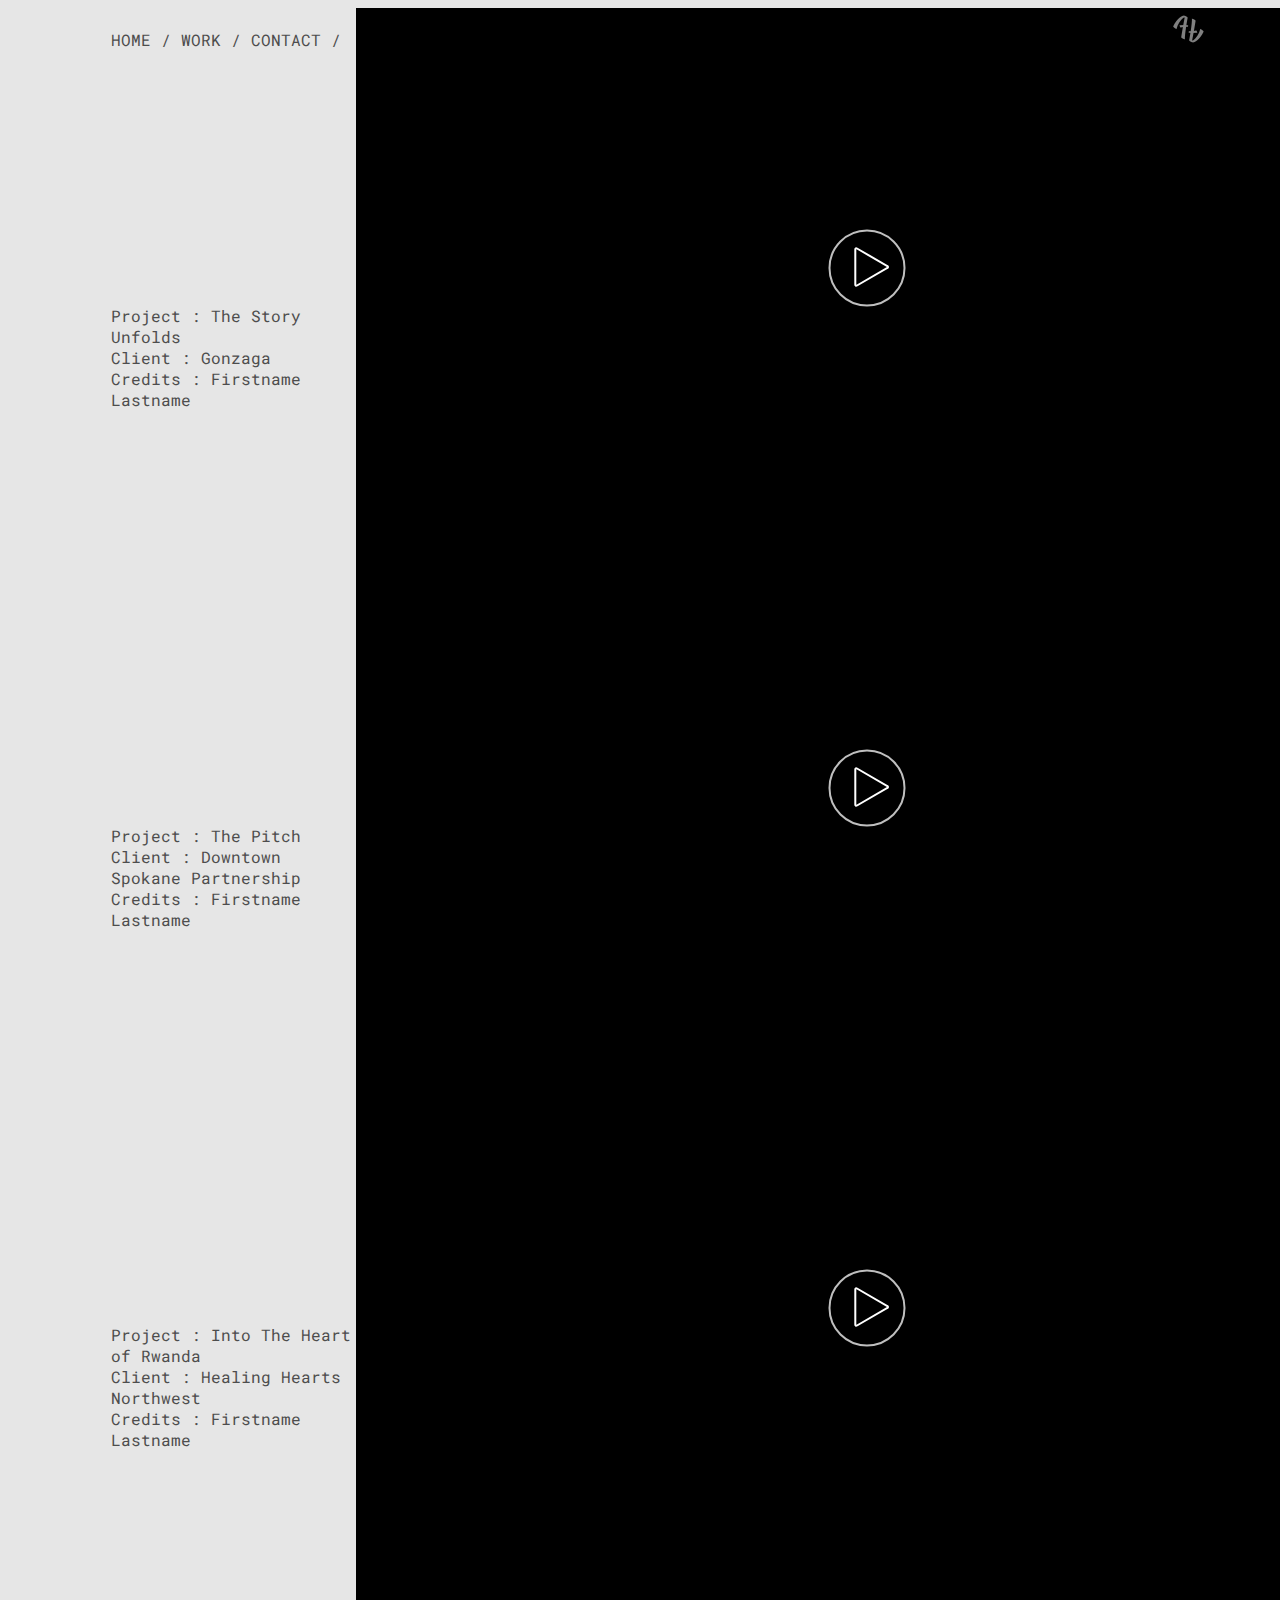
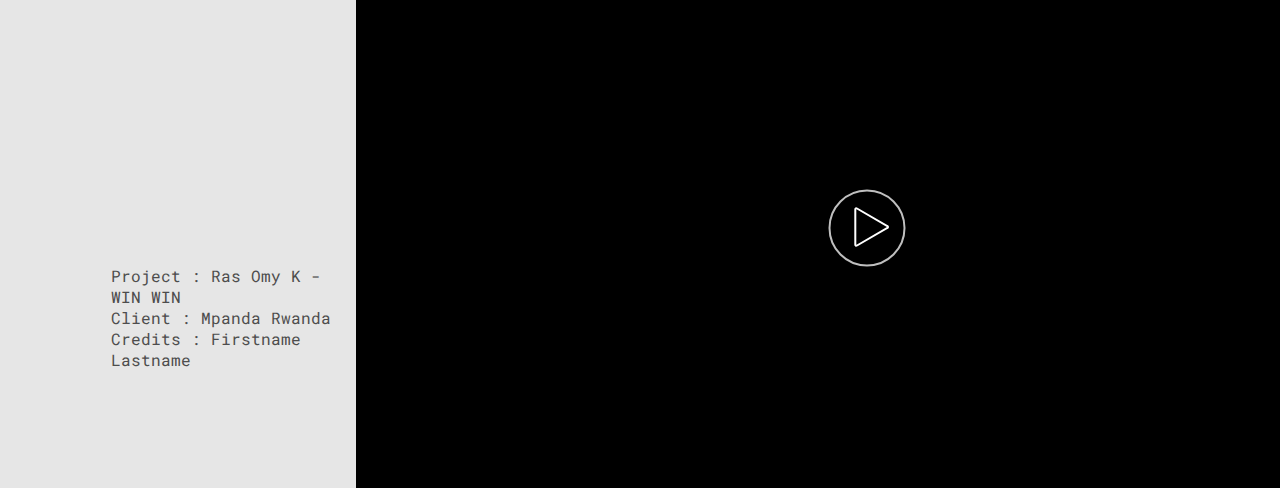
==== video.html @ e1aa6a4e "Base" ====
<!DOCTYPE html>
<html lang="en">

<head>
    
    <meta charset="UTF-8">
    <meta name="viewport" content="width=device-width, initial-scale=1.0">
    <meta http-equiv="X-UA-Compatible" content="ie=edge">
    
    <title>Factory Town : Video</title>

    <link rel="stylesheet" href="css/styles.css">
    <link rel="stylesheet" href="css/mediaelementplayer.min.css">

</head>


<body class="video">

<!-- Content Wrapper -->
<main>
    
    <!-- Aside -->
    <aside>

        <h1 id="logo">
            <a href="#">Factory Town</a>   
        </h1>
        
        <!-- Filters -->
        <nav>
        
            <!-- Sitewide Navigation  -->
            <ul class="site-nav">
                <li><a href="index.html">Home</a></li>
                <li><a href="work.html">Work</a></li>
                <li><a href="contact.html">Contact</a></li>
            </ul>
            
        </nav>

        <!-- Video Details -->
        <section>
            
            <ul class="project-info">
                <li>Project : <span>The Story Unfolds</span></li>
                <li>Client : <span>Gonzaga</span></li>
                <li>Credits : <span>Firstname Lastname</span></li>  
            </ul>

            <ul class="project-info">
                <li>Project : <span>The Pitch</span></li>
                <li>Client : <span>Downtown Spokane Partnership</span></li>
                <li>Credits : <span>Firstname Lastname</span></li>  
            </ul>

            <ul class="project-info">
                <li>Project : <span>Into The Heart of Rwanda</span></li>
                <li>Client : <span>Healing Hearts Northwest</span></li>
                <li>Credits : <span>Firstname Lastname</span></li>  
            </ul>

            <ul class="project-info">
                <li>Project : <span>Ras Omy K - WIN WIN</span></li>
                <li>Client : <span>Mpanda Rwanda</span></li>
                <li>Credits : <span>Firstname Lastname</span></li>  
            </ul>
        
        </section>

    </aside>

    <!-- Article -->
    <article>
        
        <video     
            src="content/gonzaga.mp4"
            type="video/mp4"
            width="640" 
            height="360"
            poster="content/poster-gonzaga.png"
            playsinline webkit-playsinline>
        </video>


        <video     
            src="content/pitch.mp4"
            type="video/mp4"
            width="640" 
            height="360"
            poster="content/poster-pitch.png"
            playsinline webkit-playsinline>
        </video>
        
        <video     
            src="content/heart.mp4"
            type="video/mp4"
            width="640" 
            height="360"
            poster="content/poster-heart.png"
            playsinline webkit-playsinline>
        </video>

        <video     
            src="content/winwin.mp4"
            type="video/mp4"
            width="640" 
            height="360"
            poster="content/poster-winwin.png"
            playsinline webkit-playsinline>
        </video>


    </article>

    <script src="https://cdnjs.cloudflare.com/ajax/libs/jquery/3.3.1/jquery.min.js"></script>
    <script src="js/mixitup.min.js"></script>
    <script src="js/mediaelement-and-player.min.js"></script>
    <script src="js/scripts-min.js"></script>

</main>

</body>
</html>
---- css/styles.css ----
@import url("https://fonts.googleapis.com/css?family=Roboto+Mono");.chocolat-zoomable.chocolat-zoomed{cursor:zoom-out}.chocolat-open{overflow:hidden}.chocolat-overlay{height:100%;width:100%;position:fixed;left:0;top:0;z-index:10;background-color:#fff;display:none;opacity:0.8}.chocolat-wrapper{height:100%;width:100%;position:fixed;display:none;left:0;top:0;z-index:16;color:#fff}.chocolat-zoomable .chocolat-img{cursor:zoom-in}.chocolat-loader{height:32px;width:32px;position:absolute;left:50%;top:50%;margin-left:-16px;margin-top:-16px;z-index:11;background:url(../images/loader.gif);display:none}.chocolat-content{position:fixed;width:0px;height:0px;left:50%;top:50%;z-index:14;text-align:left}.chocolat-content .chocolat-img{position:absolute;width:100%;height:100%}.chocolat-wrapper .chocolat-left{position:absolute;left:0;width:50px;height:100px;top:50%;margin-top:-50px;cursor:pointer;background:url(../images/left.png) 50% 50% no-repeat;z-index:17;display:none}.chocolat-wrapper .chocolat-right{position:absolute;right:0;width:50px;height:100px;top:50%;margin-top:-50px;cursor:pointer;background:url(../images/right.png) 50% 50% no-repeat;z-index:17;display:none}.chocolat-wrapper .chocolat-right.active{display:block}.chocolat-wrapper .chocolat-left.active{display:block}.chocolat-wrapper .chocolat-top{position:absolute;top:0px;right:0;left:0;line-height:50px;height:50px;overflow:hidden;z-index:17;margin-bottom:10px}.chocolat-wrapper .chocolat-close{width:50px;height:50px;cursor:pointer;position:absolute;top:0;right:0;background:url(../images/close.png) 50% 50% no-repeat}.chocolat-wrapper .chocolat-bottom{position:absolute;bottom:0;left:0;right:0;line-height:40px;height:40px;font-size:12px;z-index:17;padding-left:15px;padding-right:15px;background:rgba(0,0,0,0.2);text-align:right;margin-top:10px}.chocolat-wrapper .chocolat-set-title{display:inline-block;padding-right:15px;line-height:1;border-right:1px solid rgba(255,255,255,0.3)}.chocolat-wrapper .chocolat-pagination{float:right;display:inline-block;padding-left:15px;padding-right:15px;margin-right:15px}.chocolat-wrapper .chocolat-fullscreen{width:16px;height:40px;background:url(../images/fullscreen.png) 50% 50% no-repeat;display:block;margin:auto;cursor:pointer;float:right}.chocolat-wrapper .chocolat-description{display:inline-block;float:left}body.chocolat-open>.chocolat-overlay{z-index:15}body.chocolat-open>.chocolat-loader{z-index:15}body.chocolat-open>.chocolat-content{z-index:17}.chocolat-in-container .chocolat-wrapper,.chocolat-in-container .chocolat-content,.chocolat-in-container .chocolat-overlay{position:absolute}.chocolat-in-container{position:relative}body{background:#E6E6E6;color:#4D4D4D;font-family:"Roboto Mono",monospace;position:relative}nav a:link,nav a:visited,nav li{color:#4D4D4D;text-transform:uppercase;text-decoration:none}nav a:after{content:" /"}nav a:focus{background:#4D4D4D;color:#000}nav a:hover{color:#000;border-bottom:2px solid #000}nav li{display:inline-block;list-style:none}nav .active{font-weight:bold;border-bottom:2px solid #000}#logo a{border:0;font:0/0 a;text-shadow:none;color:transparent;background:url("../img/factory-town-logo.png");width:42px;height:42px;position:absolute;top:0%;right:5%}main{margin:0 auto;width:90%;display:grid;grid-template-columns:25% 901px;grid-template-rows:1fr}.video article,.photo article{justify-content:center;background:black}article{background:#000;display:flex;flex-direction:row;flex-wrap:wrap}figure{background:#000;color:whitesmoke;margin:0;height:225px;position:relative}figure img{transition:opacity .33s ease-in-out}figure:hover img{opacity:0}figure figcaption{opacity:0;position:absolute;left:25%;top:50%;color:#fff;text-align:center}figure:hover figcaption{opacity:1}.empty-square{background:black;height:225px;width:225px}.empty-rect{background:black;height:225px;width:450px}.mejs__container{margin:5em 0}.video main{grid-template-columns:25% 1024px}aside li{list-style:none}aside section{height:360px;position:relative}aside .project-info{position:absolute}aside .project-info:nth-child(1){bottom:0}aside .project-info:nth-child(2){bottom:-520px}aside .project-info:nth-child(3){bottom:-1040px}aside .project-info:nth-child(4){bottom:-1560px}.photo article img{margin:5em 0;width:480px}html,body{height:100vh}.contact{background:#E6E6E6 url("../img/bg-triangle.png") no-repeat bottom right}.contact article{background:none;display:block;position:absolute;bottom:0;left:0;width:80%}.contact article a:link,.contact article a:visited{color:white;font-weight:bold;text-decoration:none;font-size:4em}.contact article a:hover{color:black}.home{background:#E6E6E6 url("../img/bg-homepage.png") bottom no-repeat}.home article{background:none;display:block;position:absolute;bottom:0;left:0;width:80%}.home article a:link,.home article a:visited{color:white;font-weight:bold;text-decoration:none;font-size:4em}

/*# sourceMappingURL=styles.css.map */
---- css/mediaelementplayer.min.css ----
.mejs__offscreen{border:0;clip:rect(1px,1px,1px,1px);-webkit-clip-path:inset(50%);clip-path:inset(50%);height:1px;margin:-1px;overflow:hidden;padding:0;position:absolute;width:1px;word-wrap:normal}.mejs__container{background:#000;font-family:Helvetica,Arial,serif;position:relative;text-align:left;text-indent:0;vertical-align:top}.mejs__container,.mejs__container *{box-sizing:border-box}.mejs__container video::-webkit-media-controls,.mejs__container video::-webkit-media-controls-panel,.mejs__container video::-webkit-media-controls-panel-container,.mejs__container video::-webkit-media-controls-start-playback-button{-webkit-appearance:none;display:none!important}.mejs__fill-container,.mejs__fill-container .mejs__container{height:100%;width:100%}.mejs__fill-container{background:transparent;margin:0 auto;overflow:hidden;position:relative}.mejs__container:focus{outline:none}.mejs__iframe-overlay{height:100%;position:absolute;width:100%}.mejs__embed,.mejs__embed body{background:#000;height:100%;margin:0;overflow:hidden;padding:0;width:100%}.mejs__fullscreen{overflow:hidden!important}.mejs__container-fullscreen{bottom:0;left:0;overflow:hidden;position:fixed;right:0;top:0;z-index:1000}.mejs__container-fullscreen .mejs__mediaelement,.mejs__container-fullscreen video{height:100%!important;width:100%!important}.mejs__background,.mejs__mediaelement{left:0;position:absolute;top:0}.mejs__mediaelement{height:100%;width:100%;z-index:0}.mejs__poster{background-position:50% 50%;background-repeat:no-repeat;background-size:cover;left:0;position:absolute;top:0;z-index:1}:root .mejs__poster-img{display:none}.mejs__poster-img{border:0;padding:0}.mejs__overlay{-webkit-box-align:center;-webkit-align-items:center;-ms-flex-align:center;align-items:center;display:-webkit-box;display:-webkit-flex;display:-ms-flexbox;display:flex;-webkit-box-pack:center;-webkit-justify-content:center;-ms-flex-pack:center;justify-content:center;left:0;position:absolute;top:0}.mejs__layer{z-index:1}.mejs__overlay-play{cursor:pointer}.mejs__overlay-button{background:url(mejs-controls.svg) no-repeat;background-position:0 -39px;height:80px;width:80px}.mejs__overlay:hover>.mejs__overlay-button{background-position:-80px -39px}.mejs__overlay-loading{height:80px;width:80px}.mejs__overlay-loading-bg-img{-webkit-animation:a 1s linear infinite;animation:a 1s linear infinite;background:transparent url(mejs-controls.svg) -160px -40px no-repeat;display:block;height:80px;width:80px;z-index:1}@-webkit-keyframes a{to{-webkit-transform:rotate(1turn);transform:rotate(1turn)}}@keyframes a{to{-webkit-transform:rotate(1turn);transform:rotate(1turn)}}.mejs__controls{bottom:0;display:-webkit-box;display:-webkit-flex;display:-ms-flexbox;display:flex;height:40px;left:0;list-style-type:none;margin:0;padding:0 10px;position:absolute;width:100%;z-index:3}.mejs__controls:not([style*="display: none"]){background:rgba(255,0,0,.7);background:-webkit-linear-gradient(transparent,rgba(0,0,0,.35));background:linear-gradient(transparent,rgba(0,0,0,.35))}.mejs__button,.mejs__time,.mejs__time-rail{font-size:10px;height:40px;line-height:10px;margin:0;width:32px}.mejs__button>button{background:transparent url(mejs-controls.svg);border:0;cursor:pointer;display:block;font-size:0;height:20px;line-height:0;margin:10px 6px;overflow:hidden;padding:0;position:absolute;text-decoration:none;width:20px}.mejs__button>button:focus{outline:1px dotted #999}.mejs__container-keyboard-inactive [role=slider],.mejs__container-keyboard-inactive [role=slider]:focus,.mejs__container-keyboard-inactive a,.mejs__container-keyboard-inactive a:focus,.mejs__container-keyboard-inactive button,.mejs__container-keyboard-inactive button:focus{outline:0}.mejs__time{box-sizing:content-box;color:#fff;font-size:11px;font-weight:700;height:24px;overflow:hidden;padding:16px 6px 0;text-align:center;width:auto}.mejs__play>button{background-position:0 0}.mejs__pause>button{background-position:-20px 0}.mejs__replay>button{background-position:-160px 0}.mejs__time-rail{direction:ltr;-webkit-box-flex:1;-webkit-flex-grow:1;-ms-flex-positive:1;flex-grow:1;height:40px;margin:0 10px;padding-top:10px;position:relative}.mejs__time-buffering,.mejs__time-current,.mejs__time-float,.mejs__time-float-corner,.mejs__time-float-current,.mejs__time-hovered,.mejs__time-loaded,.mejs__time-marker,.mejs__time-total{border-radius:2px;cursor:pointer;display:block;height:10px;position:absolute}.mejs__time-total{background:hsla(0,0%,100%,.3);margin:5px 0 0;width:100%}.mejs__time-buffering{-webkit-animation:b 2s linear infinite;animation:b 2s linear infinite;background:-webkit-linear-gradient(135deg,hsla(0,0%,100%,.4) 25%,transparent 0,transparent 50%,hsla(0,0%,100%,.4) 0,hsla(0,0%,100%,.4) 75%,transparent 0,transparent);background:linear-gradient(-45deg,hsla(0,0%,100%,.4) 25%,transparent 0,transparent 50%,hsla(0,0%,100%,.4) 0,hsla(0,0%,100%,.4) 75%,transparent 0,transparent);background-size:15px 15px;width:100%}@-webkit-keyframes b{0%{background-position:0 0}to{background-position:30px 0}}@keyframes b{0%{background-position:0 0}to{background-position:30px 0}}.mejs__time-loaded{background:hsla(0,0%,100%,.3)}.mejs__time-current,.mejs__time-handle-content{background:hsla(0,0%,100%,.9)}.mejs__time-hovered{background:hsla(0,0%,100%,.5);z-index:10}.mejs__time-hovered.negative{background:rgba(0,0,0,.2)}.mejs__time-buffering,.mejs__time-current,.mejs__time-hovered,.mejs__time-loaded{left:0;-webkit-transform:scaleX(0);-ms-transform:scaleX(0);transform:scaleX(0);-webkit-transform-origin:0 0;-ms-transform-origin:0 0;transform-origin:0 0;-webkit-transition:all .15s ease-in;transition:all .15s ease-in;width:100%}.mejs__time-buffering{-webkit-transform:scaleX(1);-ms-transform:scaleX(1);transform:scaleX(1)}.mejs__time-hovered{-webkit-transition:height .1s cubic-bezier(.44,0,1,1);transition:height .1s cubic-bezier(.44,0,1,1)}.mejs__time-hovered.no-hover{-webkit-transform:scaleX(0)!important;-ms-transform:scaleX(0)!important;transform:scaleX(0)!important}.mejs__time-handle,.mejs__time-handle-content{border:4px solid transparent;cursor:pointer;left:0;position:absolute;-webkit-transform:translateX(0);-ms-transform:translateX(0);transform:translateX(0);z-index:11}.mejs__time-handle-content{border:4px solid hsla(0,0%,100%,.9);border-radius:50%;height:10px;left:-7px;top:-4px;-webkit-transform:scale(0);-ms-transform:scale(0);transform:scale(0);width:10px}.mejs__time-rail .mejs__time-handle-content:active,.mejs__time-rail .mejs__time-handle-content:focus,.mejs__time-rail:hover .mejs__time-handle-content{-webkit-transform:scale(1);-ms-transform:scale(1);transform:scale(1)}.mejs__time-float{background:#eee;border:1px solid #333;bottom:100%;color:#111;display:none;height:17px;margin-bottom:9px;position:absolute;text-align:center;-webkit-transform:translateX(-50%);-ms-transform:translateX(-50%);transform:translateX(-50%);width:36px}.mejs__time-float-current{display:block;left:0;margin:2px;text-align:center;width:30px}.mejs__time-float-corner{border:5px solid #eee;border-color:#eee transparent transparent;border-radius:0;display:block;height:0;left:50%;line-height:0;position:absolute;top:100%;-webkit-transform:translateX(-50%);-ms-transform:translateX(-50%);transform:translateX(-50%);width:0}.mejs__long-video .mejs__time-float{margin-left:-23px;width:64px}.mejs__long-video .mejs__time-float-current{width:60px}.mejs__broadcast{color:#fff;height:10px;position:absolute;top:15px;width:100%}.mejs__fullscreen-button>button{background-position:-80px 0}.mejs__unfullscreen>button{background-position:-100px 0}.mejs__mute>button{background-position:-60px 0}.mejs__unmute>button{background-position:-40px 0}.mejs__volume-button{position:relative}.mejs__volume-button>.mejs__volume-slider{-webkit-backface-visibility:hidden;background:rgba(50,50,50,.7);border-radius:0;bottom:100%;display:none;height:115px;left:50%;margin:0;position:absolute;-webkit-transform:translateX(-50%);-ms-transform:translateX(-50%);transform:translateX(-50%);width:25px;z-index:1}.mejs__volume-button:hover{border-radius:0 0 4px 4px}.mejs__volume-total{background:hsla(0,0%,100%,.5);height:100px;left:50%;margin:0;position:absolute;top:8px;-webkit-transform:translateX(-50%);-ms-transform:translateX(-50%);transform:translateX(-50%);width:2px}.mejs__volume-current{left:0;margin:0;width:100%}.mejs__volume-current,.mejs__volume-handle{background:hsla(0,0%,100%,.9);position:absolute}.mejs__volume-handle{border-radius:1px;cursor:ns-resize;height:6px;left:50%;-webkit-transform:translateX(-50%);-ms-transform:translateX(-50%);transform:translateX(-50%);width:16px}.mejs__horizontal-volume-slider{display:block;height:36px;position:relative;vertical-align:middle;width:56px}.mejs__horizontal-volume-total{background:rgba(50,50,50,.8);height:8px;top:16px;width:50px}.mejs__horizontal-volume-current,.mejs__horizontal-volume-total{border-radius:2px;font-size:1px;left:0;margin:0;padding:0;position:absolute}.mejs__horizontal-volume-current{background:hsla(0,0%,100%,.8);height:100%;top:0;width:100%}.mejs__horizontal-volume-handle{display:none}.mejs__captions-button,.mejs__chapters-button{position:relative}.mejs__captions-button>button{background-position:-140px 0}.mejs__chapters-button>button{background-position:-180px 0}.mejs__captions-button>.mejs__captions-selector,.mejs__chapters-button>.mejs__chapters-selector{background:rgba(50,50,50,.7);border:1px solid transparent;border-radius:0;bottom:100%;margin-right:-43px;overflow:hidden;padding:0;position:absolute;right:50%;visibility:visible;width:86px}.mejs__chapters-button>.mejs__chapters-selector{margin-right:-55px;width:110px}.mejs__captions-selector-list,.mejs__chapters-selector-list{list-style-type:none!important;margin:0;overflow:hidden;padding:0}.mejs__captions-selector-list-item,.mejs__chapters-selector-list-item{color:#fff;cursor:pointer;display:block;list-style-type:none!important;margin:0 0 6px;overflow:hidden;padding:0}.mejs__captions-selector-list-item:hover,.mejs__chapters-selector-list-item:hover{background-color:#c8c8c8!important;background-color:hsla(0,0%,100%,.4)!important}.mejs__captions-selector-input,.mejs__chapters-selector-input{clear:both;float:left;left:-1000px;margin:3px 3px 0 5px;position:absolute}.mejs__captions-selector-label,.mejs__chapters-selector-label{cursor:pointer;float:left;font-size:10px;line-height:15px;padding:4px 10px 0;width:100%}.mejs__captions-selected,.mejs__chapters-selected{color:#21f8f8}.mejs__captions-translations{font-size:10px;margin:0 0 5px}.mejs__captions-layer{bottom:0;color:#fff;font-size:16px;left:0;line-height:20px;position:absolute;text-align:center}.mejs__captions-layer a{color:#fff;text-decoration:underline}.mejs__captions-layer[lang=ar]{font-size:20px;font-weight:400}.mejs__captions-position{bottom:15px;left:0;position:absolute;width:100%}.mejs__captions-position-hover{bottom:35px}.mejs__captions-text,.mejs__captions-text *{background:hsla(0,0%,8%,.5);box-shadow:5px 0 0 hsla(0,0%,8%,.5),-5px 0 0 hsla(0,0%,8%,.5);padding:0;white-space:pre-wrap}.mejs__container.mejs__hide-cues video::-webkit-media-text-track-container{display:none}.mejs__overlay-error{position:relative}.mejs__overlay-error>img{left:0;max-width:100%;position:absolute;top:0;z-index:-1}.mejs__cannotplay,.mejs__cannotplay a{color:#fff;font-size:.8em}.mejs__cannotplay{position:relative}.mejs__cannotplay a,.mejs__cannotplay p{display:inline-block;padding:0 15px;width:100%}
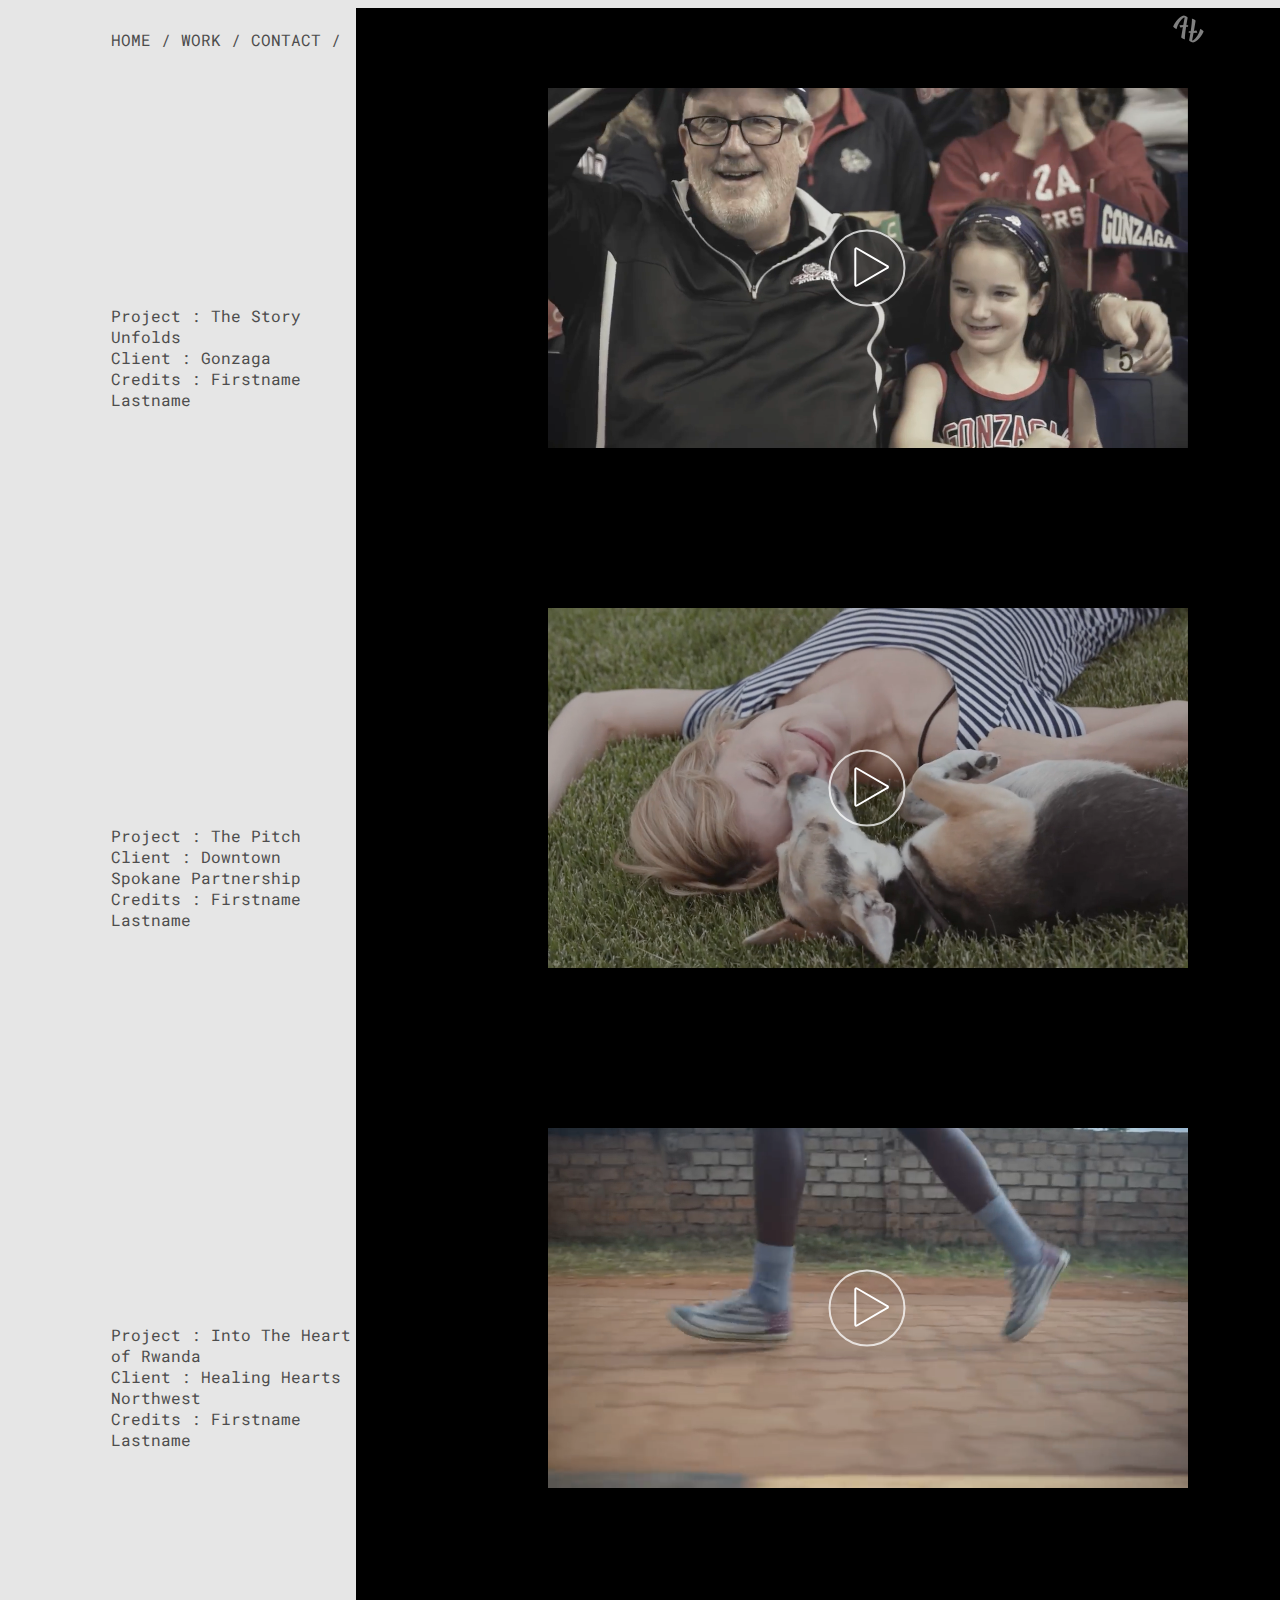
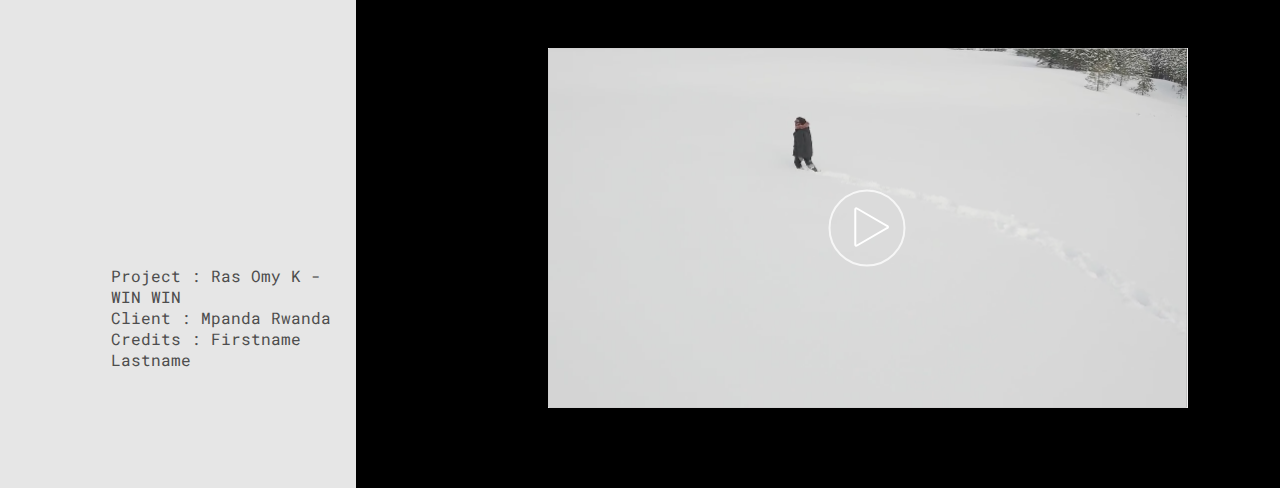
==== commit 8d206e96: "Static Mobile Templates" ====
--- a/video.html
+++ b/video.html
@@ -114,9 +114,18 @@
     </article>
 
     <script src="https://cdnjs.cloudflare.com/ajax/libs/jquery/3.3.1/jquery.min.js"></script>
-    <script src="js/mixitup.min.js"></script>
+
     <script src="js/mediaelement-and-player.min.js"></script>
-    <script src="js/scripts-min.js"></script>
+
+
+    <script>
+        // Media Element Player
+$('video').mediaelementplayer({
+    alwaysShowControls: false,
+    hideVideoControlsOnLoad: true,
+    features: ['progress', 'volume', 'fullscreen']
+});
+    </script>
 
 </main>
 
--- a/css/styles.css
+++ b/css/styles.css
@@ -1,3 +1,3 @@
-@import url("https://fonts.googleapis.com/css?family=Roboto+Mono");.chocolat-zoomable.chocolat-zoomed{cursor:zoom-out}.chocolat-open{overflow:hidden}.chocolat-overlay{height:100%;width:100%;position:fixed;left:0;top:0;z-index:10;background-color:#fff;display:none;opacity:0.8}.chocolat-wrapper{height:100%;width:100%;position:fixed;display:none;left:0;top:0;z-index:16;color:#fff}.chocolat-zoomable .chocolat-img{cursor:zoom-in}.chocolat-loader{height:32px;width:32px;position:absolute;left:50%;top:50%;margin-left:-16px;margin-top:-16px;z-index:11;background:url(../images/loader.gif);display:none}.chocolat-content{position:fixed;width:0px;height:0px;left:50%;top:50%;z-index:14;text-align:left}.chocolat-content .chocolat-img{position:absolute;width:100%;height:100%}.chocolat-wrapper .chocolat-left{position:absolute;left:0;width:50px;height:100px;top:50%;margin-top:-50px;cursor:pointer;background:url(../images/left.png) 50% 50% no-repeat;z-index:17;display:none}.chocolat-wrapper .chocolat-right{position:absolute;right:0;width:50px;height:100px;top:50%;margin-top:-50px;cursor:pointer;background:url(../images/right.png) 50% 50% no-repeat;z-index:17;display:none}.chocolat-wrapper .chocolat-right.active{display:block}.chocolat-wrapper .chocolat-left.active{display:block}.chocolat-wrapper .chocolat-top{position:absolute;top:0px;right:0;left:0;line-height:50px;height:50px;overflow:hidden;z-index:17;margin-bottom:10px}.chocolat-wrapper .chocolat-close{width:50px;height:50px;cursor:pointer;position:absolute;top:0;right:0;background:url(../images/close.png) 50% 50% no-repeat}.chocolat-wrapper .chocolat-bottom{position:absolute;bottom:0;left:0;right:0;line-height:40px;height:40px;font-size:12px;z-index:17;padding-left:15px;padding-right:15px;background:rgba(0,0,0,0.2);text-align:right;margin-top:10px}.chocolat-wrapper .chocolat-set-title{display:inline-block;padding-right:15px;line-height:1;border-right:1px solid rgba(255,255,255,0.3)}.chocolat-wrapper .chocolat-pagination{float:right;display:inline-block;padding-left:15px;padding-right:15px;margin-right:15px}.chocolat-wrapper .chocolat-fullscreen{width:16px;height:40px;background:url(../images/fullscreen.png) 50% 50% no-repeat;display:block;margin:auto;cursor:pointer;float:right}.chocolat-wrapper .chocolat-description{display:inline-block;float:left}body.chocolat-open>.chocolat-overlay{z-index:15}body.chocolat-open>.chocolat-loader{z-index:15}body.chocolat-open>.chocolat-content{z-index:17}.chocolat-in-container .chocolat-wrapper,.chocolat-in-container .chocolat-content,.chocolat-in-container .chocolat-overlay{position:absolute}.chocolat-in-container{position:relative}body{background:#E6E6E6;color:#4D4D4D;font-family:"Roboto Mono",monospace;position:relative}nav a:link,nav a:visited,nav li{color:#4D4D4D;text-transform:uppercase;text-decoration:none}nav a:after{content:" /"}nav a:focus{background:#4D4D4D;color:#000}nav a:hover{color:#000;border-bottom:2px solid #000}nav li{display:inline-block;list-style:none}nav .active{font-weight:bold;border-bottom:2px solid #000}#logo a{border:0;font:0/0 a;text-shadow:none;color:transparent;background:url("../img/factory-town-logo.png");width:42px;height:42px;position:absolute;top:0%;right:5%}main{margin:0 auto;width:90%;display:grid;grid-template-columns:25% 901px;grid-template-rows:1fr}.video article,.photo article{justify-content:center;background:black}article{background:#000;display:flex;flex-direction:row;flex-wrap:wrap}figure{background:#000;color:whitesmoke;margin:0;height:225px;position:relative}figure img{transition:opacity .33s ease-in-out}figure:hover img{opacity:0}figure figcaption{opacity:0;position:absolute;left:25%;top:50%;color:#fff;text-align:center}figure:hover figcaption{opacity:1}.empty-square{background:black;height:225px;width:225px}.empty-rect{background:black;height:225px;width:450px}.mejs__container{margin:5em 0}.video main{grid-template-columns:25% 1024px}aside li{list-style:none}aside section{height:360px;position:relative}aside .project-info{position:absolute}aside .project-info:nth-child(1){bottom:0}aside .project-info:nth-child(2){bottom:-520px}aside .project-info:nth-child(3){bottom:-1040px}aside .project-info:nth-child(4){bottom:-1560px}.photo article img{margin:5em 0;width:480px}html,body{height:100vh}.contact{background:#E6E6E6 url("../img/bg-triangle.png") no-repeat bottom right}.contact article{background:none;display:block;position:absolute;bottom:0;left:0;width:80%}.contact article a:link,.contact article a:visited{color:white;font-weight:bold;text-decoration:none;font-size:4em}.contact article a:hover{color:black}.home{background:#E6E6E6 url("../img/bg-homepage.png") bottom no-repeat}.home article{background:none;display:block;position:absolute;bottom:0;left:0;width:80%}.home article a:link,.home article a:visited{color:white;font-weight:bold;text-decoration:none;font-size:4em}
+@import url("https://fonts.googleapis.com/css?family=Roboto+Mono");.chocolat-zoomable.chocolat-zoomed{cursor:zoom-out}.chocolat-open{overflow:hidden}.chocolat-overlay{height:100%;width:100%;position:fixed;left:0;top:0;z-index:10;background-color:#fff;display:none;opacity:0.8}.chocolat-wrapper{height:100%;width:100%;position:fixed;display:none;left:0;top:0;z-index:16;color:#fff}.chocolat-zoomable .chocolat-img{cursor:zoom-in}.chocolat-loader{height:32px;width:32px;position:absolute;left:50%;top:50%;margin-left:-16px;margin-top:-16px;z-index:11;background:url(../images/loader.gif);display:none}.chocolat-content{position:fixed;width:0px;height:0px;left:50%;top:50%;z-index:14;text-align:left}.chocolat-content .chocolat-img{position:absolute;width:100%;height:100%}.chocolat-wrapper .chocolat-left{position:absolute;left:0;width:50px;height:100px;top:50%;margin-top:-50px;cursor:pointer;background:url(../images/left.png) 50% 50% no-repeat;z-index:17;display:none}.chocolat-wrapper .chocolat-right{position:absolute;right:0;width:50px;height:100px;top:50%;margin-top:-50px;cursor:pointer;background:url(../images/right.png) 50% 50% no-repeat;z-index:17;display:none}.chocolat-wrapper .chocolat-right.active{display:block}.chocolat-wrapper .chocolat-left.active{display:block}.chocolat-wrapper .chocolat-top{position:absolute;top:0px;right:0;left:0;line-height:50px;height:50px;overflow:hidden;z-index:17;margin-bottom:10px}.chocolat-wrapper .chocolat-close{width:50px;height:50px;cursor:pointer;position:absolute;top:0;right:0;background:url(../images/close.png) 50% 50% no-repeat}.chocolat-wrapper .chocolat-bottom{position:absolute;bottom:0;left:0;right:0;line-height:40px;height:40px;font-size:12px;z-index:17;padding-left:15px;padding-right:15px;background:rgba(0,0,0,0.2);text-align:right;margin-top:10px}.chocolat-wrapper .chocolat-set-title{display:inline-block;padding-right:15px;line-height:1;border-right:1px solid rgba(255,255,255,0.3)}.chocolat-wrapper .chocolat-pagination{float:right;display:inline-block;padding-left:15px;padding-right:15px;margin-right:15px}.chocolat-wrapper .chocolat-fullscreen{width:16px;height:40px;background:url(../images/fullscreen.png) 50% 50% no-repeat;display:block;margin:auto;cursor:pointer;float:right}.chocolat-wrapper .chocolat-description{display:inline-block;float:left}body.chocolat-open>.chocolat-overlay{z-index:15}body.chocolat-open>.chocolat-loader{z-index:15}body.chocolat-open>.chocolat-content{z-index:17}.chocolat-in-container .chocolat-wrapper,.chocolat-in-container .chocolat-content,.chocolat-in-container .chocolat-overlay{position:absolute}.chocolat-in-container{position:relative}body{background:#E6E6E6;color:#4D4D4D;font-family:"Roboto Mono",monospace;position:relative}nav a:link,nav a:visited,nav li{color:#4D4D4D;text-transform:uppercase;text-decoration:none}nav a:after{content:" /"}nav a:focus{background:#4D4D4D;color:#000}nav a:hover{color:#000;border-bottom:2px solid #000}nav li{display:inline-block;list-style:none}nav .active{font-weight:bold;border-bottom:2px solid #000}#logo a{border:0;font:0/0 a;text-shadow:none;color:transparent;background:url("../img/factory-town-logo.png");width:42px;height:42px;position:absolute;top:0%;right:5%}main{margin:0 auto;width:90%;display:grid;grid-template-columns:25% 901px;grid-template-rows:1fr}.video article,.photo article{justify-content:center;background:black}article{background:#000;display:flex;flex-direction:row;flex-wrap:wrap}figure{background:#000;color:whitesmoke;margin:0;height:225px;position:relative}figure img{transition:opacity .33s ease-in-out}figure:hover img{opacity:0}figure figcaption{opacity:0;position:absolute;left:25%;top:50%;color:#fff;text-align:center}figure:hover figcaption{opacity:1}.empty-square{background:black;height:225px;width:225px}.empty-rect{background:black;height:225px;width:450px}.mejs__container{margin:5em 0}.video main{grid-template-columns:25% 1024px}aside li{list-style:none}aside section{height:360px;position:relative}aside .project-info{position:absolute}aside .project-info:nth-child(1){bottom:0}aside .project-info:nth-child(2){bottom:-520px}aside .project-info:nth-child(3){bottom:-1040px}aside .project-info:nth-child(4){bottom:-1560px}.photo article img{margin:5em 0;width:480px}html,body{height:100vh}.contact{background:#E6E6E6 url("../img/bg-triangle.png") no-repeat bottom right}.contact article{background:none;display:block;position:absolute;bottom:0;left:0;width:80%}.contact article a:link,.contact article a:visited{color:white;font-weight:bold;text-decoration:none;font-size:4em}.contact article a:hover{color:black}.home{background:#E6E6E6 url("../img/bg-homepage.png") bottom no-repeat}.home article{background:none;display:block;position:absolute;bottom:0;left:0;width:80%}.home article a:link,.home article a:visited{color:white;font-weight:bold;text-decoration:none;font-size:4em}.mobile nav a::after,.mobile-contact .navbar a::after,.mobile-work .navbar a::after,.mobile-photo .navbar a::after,.mobile-video .navbar a::after{content:none}#banner{position:fixed;left:0px;bottom:0px;width:100%}section a:link,section a:visited,.mobile-contact a:link,.mobile-contact a:visited{color:black;font-weight:bold;text-decoration:none;font-size:1.25rem}.mobile-contact p{margin:1em}.mobile-work .filters{margin:1em}.mobile-work main{display:block}.mobile-photo .project-info{font-weight:bolder;font-size:1rem}.mobile-photo .project-info span{font-weight:normal;display:block}.mobile-video .mejs__container{margin:0 !important}
 
 /*# sourceMappingURL=styles.css.map */